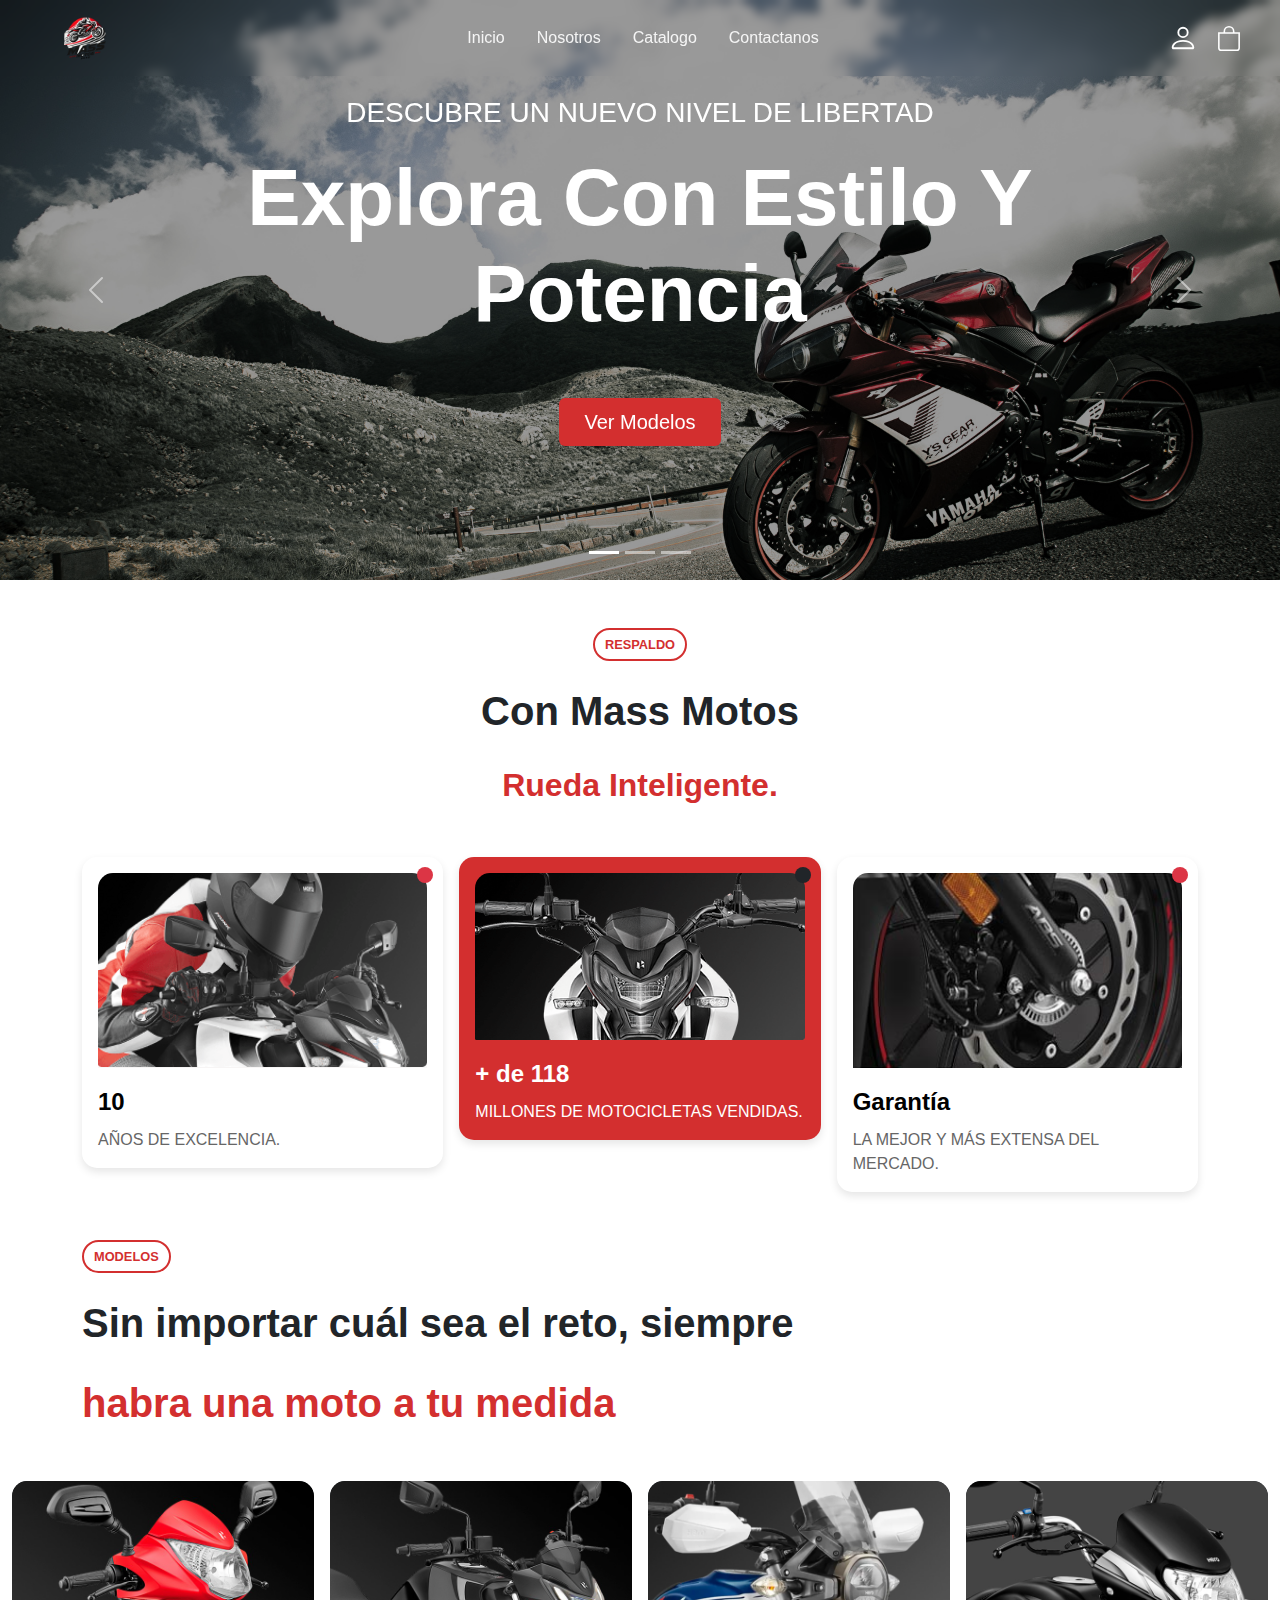
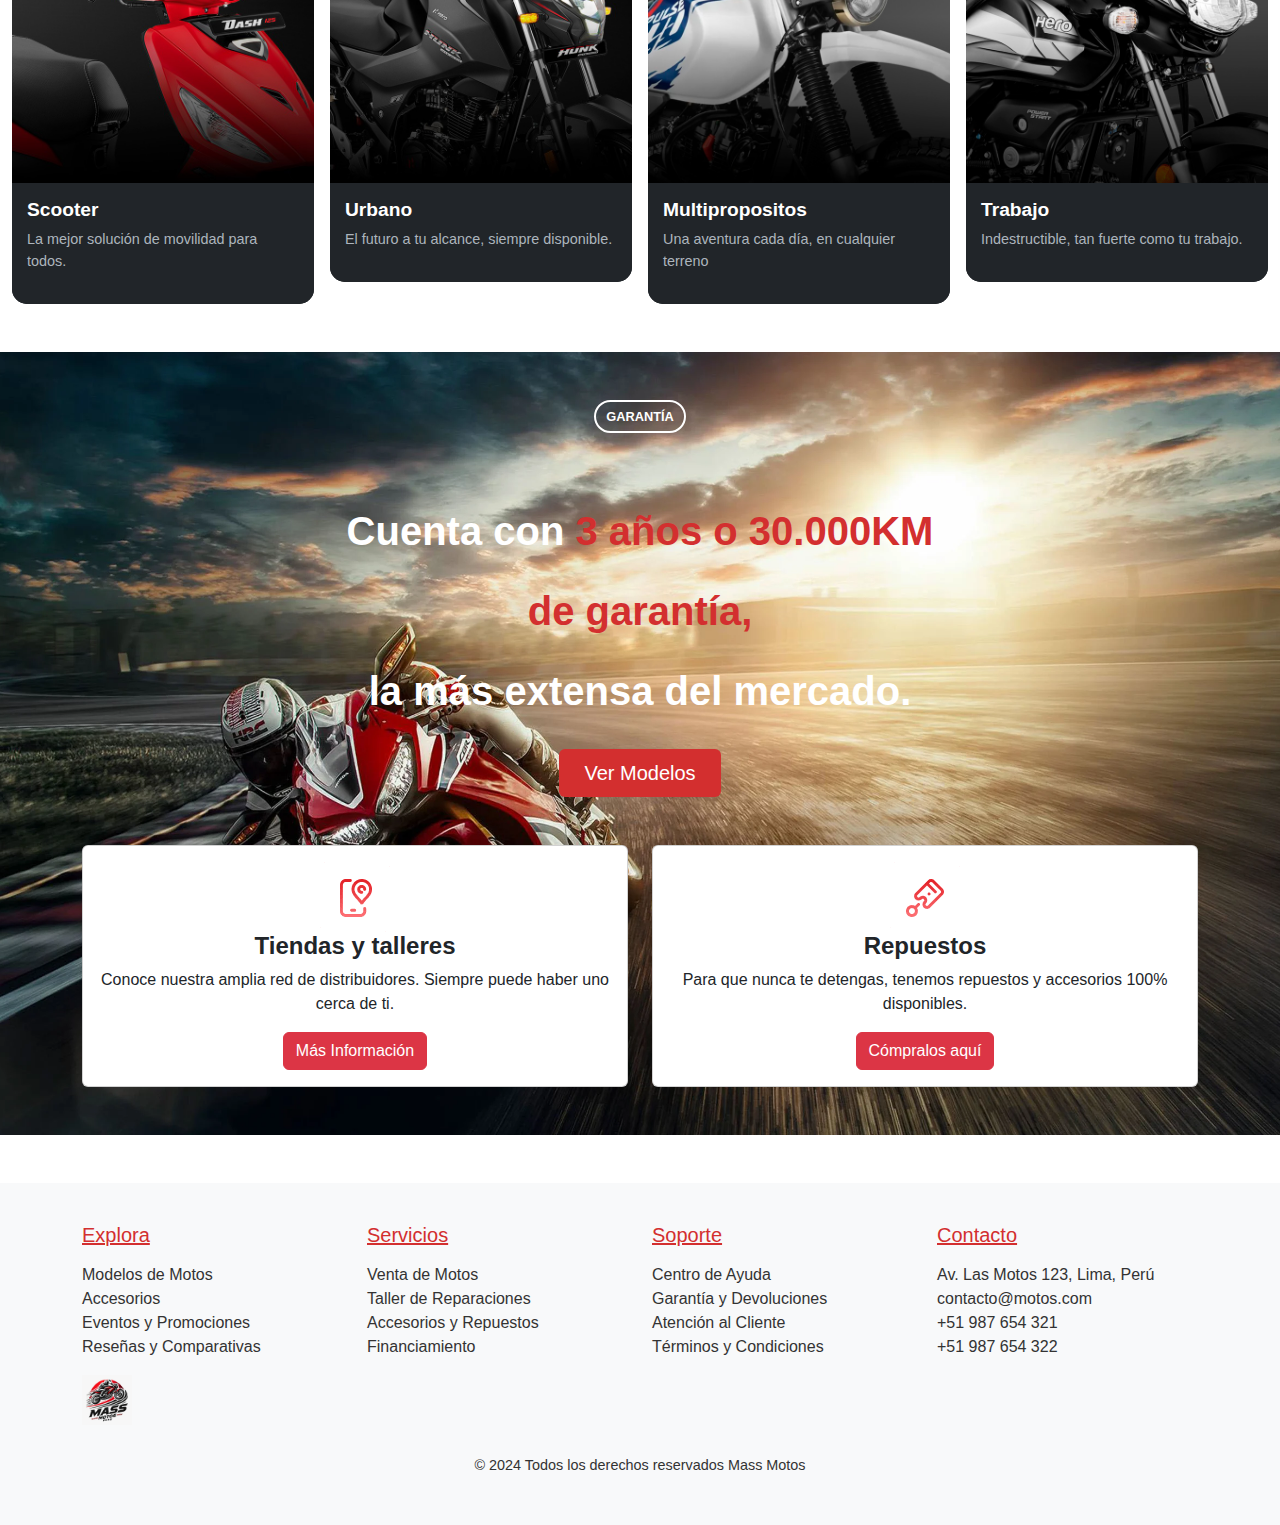
==== index.html @ eecdfefd "Add files via upload" ====
<!DOCTYPE html>
<html lang="es">

<head>
    <meta charset="UTF-8">
    <meta name="viewport" content="width=device-width, initial-scale=1.0">
    <title>Mass Motos Peru</title>
    <link rel="icon" href="/imgs/logo.webp">
    <link href="https://cdn.jsdelivr.net/npm/bootstrap@5.3.3/dist/css/bootstrap.min.css" rel="stylesheet"
        integrity="sha384-QWTKZyjpPEjISv5WaRU9OFeRpok6YctnYmDr5pNlyT2bRjXh0JMhjY6hW+ALEwIH" crossorigin="anonymous">
    <script src="https://cdn.jsdelivr.net/npm/bootstrap@5.3.3/dist/js/bootstrap.bundle.min.js"
        integrity="sha384-YvpcrYf0tY3lHB60NNkmXc5s9fDVZLESaAA55NDzOxhy9GkcIdslK1eN7N6jIeHz"
        crossorigin="anonymous"></script>

    <!-- Css Style -->
    <link rel="stylesheet" href="/css/style.css">
</head>

<body>

    <header>
        <!-- Navbar -->
        <nav class="navbar navbar-expand-lg navbar-dark bg-dark">
            <div class="container-fluid justify-content-between">

                <!-- Logo -->
                <a class="navbar-brand mx-5" href="/index.html" id="logo">
                    <img src="/imgs/eHS-1ebx4o_2J-JNS61v8-transformed.png" alt="" width="50" height="50">
                </a>

                <!-- Toggle Button  -->

                <button class="navbar-toggler shadow-none border-0" type="button" data-bs-toggle="offcanvas"
                    data-bs-target="#offcanvasNavbar" aria-controls="offcanvasNavbar" aria-label="Toggle navigation">
                    <span class="navbar-toggler-icon"></span>
                </button>

                <!-- Sidebar -->
                <div class="sidebar offcanvas offcanvas-start" tabindex="-1" id="offcanvasNavbar"
                    aria-labelledby="offcanvasNavbarLabel">

                    <!-- Sidebar header -->
                    <div class="offcanvas-header text-white border-bottom">
                        <h5 class="offcanvas-title" id="offcanvasNavbarLabel">Menú</h5>
                        <button type="button" class="btn-close btn-close-white shadow-none" data-bs-dismiss="offcanvas"
                            aria-label="Close"></button>
                    </div>

                    <!-- Sidebar body -->
                    <div class="offcanvas-body">
                        <ul class="navbar-nav justify-content-center flex-grow-1 pe-3">

                            <li class="nav-item mx-2">
                                <a class="nav-link" aria-current="page" href="/index.html">Inicio</a>
                            </li>

                            <li class="nav-item mx-2">
                                <a class="nav-link" href="/templates/nosotros.html">Nosotros</a>
                            </li>

                            <li class="nav-item mx-2">
                                <a class="nav-link" href="/templates/catalogo.html">Catalogo</a>
                            </li>

                            <li class="nav-item mx-2">
                                <a class="nav-link" href="/templates/contacto.html">Contactanos</a>
                            </li>
                        </ul>
                        <!-- Login / Sign up  & Cart-->
                        <div class="d-flex justify-content-center align-items-center gap-3 mx-4">
                            <svg xmlns="http://www.w3.org/2000/svg" width="30" height="30" fill="white"
                                class="bi bi-person" id="iconos-perfil-bolsa" viewBox="0 0 16 16">
                                <path
                                    d="M8 8a3 3 0 1 0 0-6 3 3 0 0 0 0 6m2-3a2 2 0 1 1-4 0 2 2 0 0 1 4 0m4 8c0 1-1 1-1 1H3s-1 0-1-1 1-4 6-4 6 3 6 4m-1-.004c-.001-.246-.154-.986-.832-1.664C11.516 10.68 10.289 10 8 10s-3.516.68-4.168 1.332c-.678.678-.83 1.418-.832 1.664z" />
                            </svg>
                            <svg xmlns="http://www.w3.org/2000/svg" width="30" height="25" fill="white"
                                class="bi bi-bag" id="iconos-perfil-bolsa" viewBox="0 0 16 16">
                                <path
                                    d="M8 1a2.5 2.5 0 0 1 2.5 2.5V4h-5v-.5A2.5 2.5 0 0 1 8 1m3.5 3v-.5a3.5 3.5 0 1 0-7 0V4H1v10a2 2 0 0 0 2 2h10a2 2 0 0 0 2-2V4zM2 5h12v9a1 1 0 0 1-1 1H3a1 1 0 0 1-1-1z" />
                            </svg>
                        </div>
                    </div>
                </div>
            </div>
        </nav>

    </header>

    <!-- Carrusel -->
    <div id="hero-carousel" class="carousel slide" data-bs-ride="carousel">
        <div class="carousel-indicators">
            <button type="button" data-bs-target="#hero-carousel" data-bs-slide-to="0" class="active"
                aria-current="true" aria-label="Slide 1"></button>
            <button type="button" data-bs-target="#hero-carousel" data-bs-slide-to="1" aria-label="Slide 2"></button>
            <button type="button" data-bs-target="#hero-carousel" data-bs-slide-to="2" aria-label="Slide 3"></button>
        </div>

        <div class="carousel-inner">
            <div class="carousel-item active c-item">
                <img src="/imgs/img1.jpg" class="d-block w-100 c-img" alt="Slide 1">
                <div class="carousel-caption top-0 mt-4">
                    <p class="mt-5 fs-3 text-uppercase">Descubre un Nuevo Nivel de Libertad</p>
                    <h1 class="display-1 fw-bolder text-capitalize">Explora con Estilo y Potencia</h1>
                    <button class="btn px-4 py-2 fs-5 mt-5" style="background-color: #d32f2f; color: white"
                        id="btn-carousel">Ver Modelos</button>
                </div>
            </div>
            <div class="carousel-item c-item">
                <img src="/imgs/img2.jpg" class="d-block w-100 c-img" alt="Slide 2">
                <div class="carousel-caption top-0 mt-4">
                    <p class="text-uppercase fs-3 mt-5">Diseño y Tecnología a tu Alcance</p>
                    <p class="display-1 fw-bolder text-capitalize">Conduce la Moto de tus Sueños</p>
                    <button class="btn px-4 py-2 fs-5 mt-5" data-bs-toggle="modal" data-bs-target="#booking-modal"
                        style="background-color: #d32f2f; color: white" id="btn-carousel">Conoce
                        Más</button>
                </div>
            </div>
            <div class="carousel-item c-item">
                <img src="/imgs/img3.jpg" class="d-block w-100 c-img" alt="Slide 3">
                <div class="carousel-caption top-0 mt-4">
                    <p class="text-uppercase fs-3 mt-5">Seguridad y Confort en Cada Kilómetro</p>
                    <p class="display-1 fw-bolder text-capitalize">Viaja con Confianza</p>
                    <button class="btn  px-4 py-2 fs-5 mt-5" data-bs-toggle="modal" data-bs-target="#booking-modal"
                        style="background-color: #d32f2f; color: white" id="btn-carousel">Explorar Opciones </button>
                </div>
            </div>
        </div>
        <button class="carousel-control-prev" type="button" data-bs-target="#hero-carousel" data-bs-slide="prev">
            <span class="carousel-control-prev-icon" aria-hidden="true"></span>
            <span class="visually-hidden">Previous</span>
        </button>
        <button class="carousel-control-next" type="button" data-bs-target="#hero-carousel" data-bs-slide="next">
            <span class="carousel-control-next-icon" aria-hidden="true"></span>
            <span class="visually-hidden">Next</span>
        </button>
    </div>

    <!-- Cards -->
    <div class="container text-center my-5">
        <!-- Badge -->
        <div class="badge-outline">Respaldo</div>

        <!-- Main Heading -->
        <div class="main-heading">Con Mass Motos</div>

        <!-- Sub Heading -->
        <div class="sub-heading highlight-text">Rueda Inteligente.</div>
    </div>
    <div class="container my-5">
        <div class="row g-3">
            <!-- Card 1 -->
            <div class="col-md-4">
                <div class="card card-custom card-white">
                    <div class="card-body position-relative">
                        <i class="bi bi-award card-icon bg-danger p-2 rounded-circle">
                        </i>
                        <img src="/imgs/card1.png" class="img-fluid mb-3" alt="Imagen 1">
                        <div class="card-title">10</div>
                        <div class="card-subtitle">Años de excelencia.</div>
                    </div>
                </div>
            </div>

            <!-- Card 2 -->
            <div class="col-md-4">
                <div class="card card-custom card-red">
                    <div class="card-body position-relative">
                        <i class="bi bi-motorcycle card-icon bg-dark p-2 rounded-circle"></i>
                        <img src="/imgs/card2.png" class="img-fluid mb-3" alt="Imagen 2">
                        <div class="card-title">+ de 118</div>
                        <div class="card-subtitle" style="color: white !important;">Millones de motocicletas vendidas.
                        </div>
                    </div>
                </div>
            </div>

            <!-- Card 3 -->
            <div class="col-md-4">
                <div class="card card-custom card-white">
                    <div class="card-body position-relative">
                        <i class="bi bi-globe card-icon bg-danger p-2 rounded-circle"></i>
                        <img src="/imgs/card3.jpg" class="img-fluid mb-3" alt="Imagen 3">
                        <div class="card-title">Garantía</div>
                        <div class="card-subtitle">La mejor y más extensa del mercado.</div>
                    </div>
                </div>
            </div>
        </div>
    </div>

    <!-- Modelos -->
    <div class="container text-start my-5">
        <!-- Badge -->
        <div class="badge-outline">Modelos</div>

        <!-- Main Heading -->
        <div class="main-heading">Sin importar cuál sea el reto, siempre</div>

        <!-- Sub Heading -->
        <div class="main-heading highlight-text">habra una moto a tu medida</div>
    </div>

    <div class="container-fluid my-5">
        <div class="row g-3">
            <!-- Moto Card 1 -->
            <div class="col-6 col-md-3">
                <div class="moto-card">
                    <img src="/imgs/scooter.jpg" class="moto-card-img-top" alt="Modelo 1">
                    <div class="moto-card-body">
                        <h5 class="moto-card-title">Scooter</h5>
                        <p class="moto-card-text">La mejor solución de movilidad para todos.</p>
                    </div>
                </div>
            </div>

            <!-- Moto Card 2 -->
            <div class="col-6 col-md-3">
                <div class="moto-card">
                    <img src="/imgs/urbano.jpg" class="moto-card-img-top" alt="Modelo 2">
                    <div class="moto-card-body">
                        <h5 class="moto-card-title">Urbano</h5>
                        <p class="moto-card-text">El futuro a tu alcance, siempre disponible.</p>
                    </div>
                </div>
            </div>

            <!-- Moto Card 3 -->
            <div class="col-6 col-md-3">
                <div class="moto-card">
                    <img src="/imgs/multiproposito.jpg" class="moto-card-img-top" alt="Modelo 3">
                    <div class="moto-card-body">
                        <h5 class="moto-card-title">Multipropositos</h5>
                        <p class="moto-card-text">Una aventura cada día, en cualquier terreno</p>
                    </div>
                </div>
            </div>

            <!-- Moto Card 4 -->
            <div class="col-6 col-md-3">
                <div class="moto-card">
                    <img src="/imgs/trabajo.jpg" class="moto-card-img-top" alt="Modelo 4">
                    <div class="moto-card-body">
                        <h5 class="moto-card-title">Trabajo</h5>
                        <p class="moto-card-text">Indestructible, tan fuerte como tu trabajo.</p>
                    </div>
                </div>
            </div>
        </div>
    </div>

    <div class="container-fluid text-center" id="section">
        <!-- Badge -->
        <div class="badge-outline my-5"
            style="border: 2px solid rgb(255, 255, 255) !important; color: rgb(255, 255, 255) !important;">
            Garantía
        </div>
        <!-- Main Heading -->
        <div class="main-heading" style="color: white !important;">Cuenta con <span class="highlight-text">3 años o
                30.000KM</span></div>
        <span class=" main-heading highlight-text">de garantía, </span>
        <div class="main-heading" style="color: white !important;">
            la más extensa del mercado.</div>

        <button class="btn px-4 py-2 fs-5  mt-2 mb-5" style="background-color: #d32f2f; color: white">Ver
            Modelos</button>
        <div class="container mb-5">
            <div class="row">
                <!-- Card Tiendas y talleres -->
                <div class="col-md-6 mb-5">
                    <div class="card h-100">
                        <div class="card-body">
                            <div class="icon">
                                <img src="/imgs/tiendas-icon.png" alt="Tiendas Icono">
                            </div>
                            <h5 class="card-title">Tiendas y talleres</h5>
                            <p class="card-text">
                                Conoce nuestra amplia red de distribuidores. Siempre puede haber uno cerca de ti.
                            </p>
                            <button class="btn btn-danger" data-bs-toggle="modal"
                                data-bs-target="#modalTiendasTalleres">Más Información</button>
                        </div>
                    </div>
                </div>

                <!-- Card Repuestos -->
                <div class="col-md-6 mb-5">
                    <div class="card h-100">
                        <div class="card-body">
                            <div class="icon">
                                <img src="/imgs/repuestos-icon.png" alt="Repuestos Icono">
                            </div>
                            <h5 class="card-title">Repuestos</h5>
                            <p class="card-text">
                                Para que nunca te detengas, tenemos repuestos y accesorios 100% disponibles.
                            </p>
                            <button class="btn btn-danger" data-bs-toggle="modal"
                                data-bs-target="#modalRepuestos">Cómpralos aquí</button>
                        </div>
                    </div>
                </div>
            </div>
        </div>

        <!-- Modal Tiendas y Talleres -->
        <div class="modal fade" id="modalTiendasTalleres" tabindex="-1" aria-labelledby="modalTiendasTalleresLabel"
            aria-hidden="true">
            <div class="modal-dialog">
                <div class="modal-content">
                    <div class="modal-header">
                        <h5 class="modal-title" id="modalTiendasTalleresLabel">Tiendas y Talleres</h5>
                        <button type="button" class="btn-close" data-bs-dismiss="modal" aria-label="Close"></button>
                    </div>
                    <div class="modal-body">
                        <p>Conoce nuestra amplia red de distribuidores. Siempre puede haber uno cerca de ti. Contamos
                            con más de 50 puntos de venta a nivel nacional, ofreciendo siempre el mejor servicio y
                            atención personalizada.</p>
                        <p>¡Visítanos en nuestras sucursales y descubre todas las opciones que tenemos para ti!</p>
                    </div>
                    <div class="modal-footer">
                        <button type="button" class="btn btn-secondary" data-bs-dismiss="modal">Cerrar</button>
                    </div>
                </div>
            </div>
        </div>

        <!-- Modal Repuestos -->
        <div class="modal fade" id="modalRepuestos" tabindex="-1" aria-labelledby="modalRepuestosLabel"
            aria-hidden="true">
            <div class="modal-dialog">
                <div class="modal-content">
                    <div class="modal-header">
                        <h5 class="modal-title" id="modalRepuestosLabel">Repuestos</h5>
                        <button type="button" class="btn-close" data-bs-dismiss="modal" aria-label="Close"></button>
                    </div>
                    <div class="modal-body">
                        <p>Para que nunca te detengas, tenemos repuestos y accesorios 100% disponibles. Desde piezas de
                            motor hasta accesorios de personalización, todo lo que necesitas está aquí.</p>
                        <p>Garantizamos la disponibilidad de nuestros productos con la mejor calidad y respaldo.</p>
                    </div>
                    <div class="modal-footer">
                        <button type="button" class="btn btn-secondary" data-bs-dismiss="modal">Cerrar</button>
                    </div>
                </div>
            </div>
        </div>

    </div>


    <footer class="footer">
        <div class="container">
            <div class="row">

                <!-- Explora -->
                <div class="col-md-3">
                    <h5>Explora</h5>
                    <ul class="list-unstyled">
                        <li><a href="#">Modelos de Motos</a></li>
                        <li><a href="#">Accesorios</a></li>
                        <li><a href="#">Eventos y Promociones</a></li>
                        <li><a href="#">Reseñas y Comparativas</a></li>
                    </ul>
                </div>
                <!-- Servicios -->
                <div class="col-md-3">
                    <h5>Servicios</h5>
                    <ul class="list-unstyled">
                        <li><a href="#">Venta de Motos</a></li>
                        <li><a href="#">Taller de Reparaciones</a></li>
                        <li><a href="#">Accesorios y Repuestos</a></li>
                        <li><a href="#">Financiamiento</a></li>
                    </ul>
                </div>
                <!-- Soporte -->
                <div class="col-md-3">
                    <h5>Soporte</h5>
                    <ul class="list-unstyled">
                        <li><a href="#">Centro de Ayuda</a></li>
                        <li><a href="#">Garantía y Devoluciones</a></li>
                        <li><a href="#">Atención al Cliente</a></li>
                        <li><a href="#">Términos y Condiciones</a></li>
                    </ul>
                </div>
                <!-- Contacto -->
                <div class="col-md-3">
                    <h5>Contacto</h5>
                    <ul class="list-unstyled">
                        <li><a href="#"><i class="bi bi-geo-alt"></i> Av. Las Motos 123, Lima, Perú</a></li>
                        <li><a href="mailto:contacto@motos.com"><i class="bi bi-envelope"></i> contacto@motos.com</a>
                        </li>
                        <li><a href="tel:+51987654321"><i class="bi bi-phone"></i> +51 987 654 321</a></li>
                        <li><a href="tel:+51987654322"><i class="bi bi-phone"></i> +51 987 654 322</a></li>
                    </ul>
                </div>
            </div>

            <div class="col-md-1" id="logo-footer">
                <img src="/imgs/logo.webp" alt="logo" width="50" height="50">
            </div>

            <div class="row text-center copyright">
                <div class="col-12">
                    <p>&copy; 2024 Todos los derechos reservados <a href="#">Mass Motos</a></p>
                </div>
            </div>
        </div>
    </footer>

</body>

</html>
---- css/style.css ----
* {
    margin: 0;
    padding: 0;
    box-sizing: border-box;
    font-family: 'Trebuchet MS', 'Lucida Sans Unicode', 'Lucida Grande', 'Lucida Sans', Arial, sans-serif;
    scroll-behavior: smooth;
}

/* Navbar */
.navbar {
    position: absolute;
    top: 0;
    left: 0;
    width: 100%;
    backdrop-filter: blur(5px);
    z-index: 10;
    background: transparent !important;
}

.nav-link {
    color: #ffffffe7;
}

.nav-link:hover {
    cursor: pointer;
}

#iconos-perfil-bolsa:hover {
    cursor: pointer;
}

/* Carrusel */
.c-item {
    height: 580px;
    position: relative;
    z-index: 1;
}

.c-img {
    height: 100%;
    object-fit: cover;
    filter: brightness(0.6);
}

#btn-carousel {
    background-color: #d32f2f;
    color: white;
    transition: background-color 0.3s ease, transform 0.3s ease;
}

#btn-carousel:hover {
    background-color: #932626 !important;
    transform: scale(1.05);
    color: white;
}



/* cards del inicio*/

.highlight-text {
    font-weight: bold;
    color: #d32f2f;
}

.badge-outline {
    display: inline-block;
    padding: 5px 10px;
    border: 2px solid #d32f2f;
    border-radius: 20px;
    color: #d32f2f;
    font-size: 0.8rem;
    text-transform: uppercase;
    font-weight: bold;
}

.main-heading {
    font-size: 2.5rem;
    font-weight: bold;
    margin: 20px 0;
}

.sub-heading {
    font-size: 2rem;
    margin-bottom: 20px;
}

.card-custom {
    border: none;
    border-radius: 15px;
    box-shadow: 0 4px 8px rgba(0, 0, 0, 0.1);
    overflow: hidden;
}

.card-custom img {
    width: 100%;
    height: auto;
    border-top-left-radius: 15px;
    border-top-right-radius: 15px;
    object-fit: cover;
}

.card-icon {
    position: absolute;
    top: 10px;
    right: 10px;
    font-size: 1.5rem;
    color: #fff;
}

.card-red {
    background-color: #d32f2f;
    color: #fff;
    transition: 0.3s;
}

.card-white {
    background-color: #fff;
    color: #000;
    transition: 0.3s;
}

.card-white:hover,
.card-red:hover {
    transform: translateY(-10px);
    box-shadow: 0 8px 16px rgba(0, 0, 0, 0.2);
}

.card-title {
    font-size: 1.5rem;
    font-weight: bold;
}

.card-subtitle {
    font-size: 1rem;
    text-transform: uppercase;
    margin-top: 5px;
    color: #666;
}

/* Cards de los modelos */

.moto-card {
    min-height: 350px;
    /* Altura mínima de la tarjeta */
    border-radius: 15px;
    overflow: hidden;
    background-color: #212529;
    color: white;
    transition: 0.3s;
}

.moto-card-img-top {
    width: 100%;
    height: 200px;
    /* Altura fija para las imágenes */
    object-fit: cover;
}

.moto-card-body {
    padding: 15px;
}

.moto-card:hover {
    transform: translateY(-10px);

    box-shadow: 0 8px 16px rgba(0, 0, 0, 0.2);
}

.moto-card img {
    width: 100%;
    height: 100%;
    object-fit: cover;
    border-top-left-radius: 15px;
    border-top-right-radius: 15px;
}

.moto-card-body {
    padding: 15px;
    background-color: #212529;
    color: white;
}

.moto-card-title {
    font-size: 1.2rem;
    font-weight: bold;
}

.moto-card-text {
    font-size: 0.9rem;
    color: #adb5bd;
}


/* Section */
#section {
    width: 100%;
    height: auto;
    background-image: url("/imgs/bgsection.webp");
    background-repeat: no-repeat;
    background-size: cover;
    background-position: center;
}

/* Modales del section */

.modal-header {
    background-color: #d32f2f;
    color: white;
}

.modal-title {
    font-weight: bold;
}

.modal-footer .btn-secondary {
    background-color: #6c757d;
}

.modal-footer .btn-secondary:hover {
    background-color: #5a6268;
}



/* Footer */

.footer {
    background-color: #f8f9fa;
    padding: 40px 0;
    color: #333;
}

.footer h5 {
    font-size: 1.25rem;
    margin-bottom: 1rem;
    color: #d32f2f;
    text-decoration: underline;
}


.footer a {
    color: #333;
    text-decoration: none;
}

.footer a:hover {
    text-decoration: underline;
}

.footer p {
    margin-bottom: 0.5rem;
}

.footer .social-icons a {
    color: #d32f2f;
    margin-right: 10px;
    font-size: 1.2rem;
}

.footer .social-icons a:hover {
    color: #b71c1c;
}

.footer .copyright {
    margin-top: 30px;
    font-size: 0.9rem;
}


/* Media Queries */
@media (max-width: 991px) {

    /* Sidebar */
    .sidebar {
        width: 75%;
        height: 100vh;
        background-color: rgba(255, 255, 255, 0.15);
        backdrop-filter: blur(10px);
        color: white;
        z-index: 1050;
        overflow-y: auto;
    }

    /* Alineación de los íconos */
    .d-flex.justify-content-center.align-items-center.gap-3.mx-4 {
        margin-top: 20px;
        flex-direction: column;
        align-items: flex-start;
        padding-left: 15px;
    }

    #logo {
        margin: 0 !important;
    }

    .footer .row>div {
        text-align: center;
        margin-bottom: 20px;
    }

    #logo-footer {
        text-align: center;
        margin-bottom: 20px;
    }
}

@media (max-width: 576px) {
    .footer .row>div {
        text-align: center;
        margin-bottom: 20px;
    }

    #logo-footer {
        text-align: center;
        margin-bottom: 20px;
    }
}
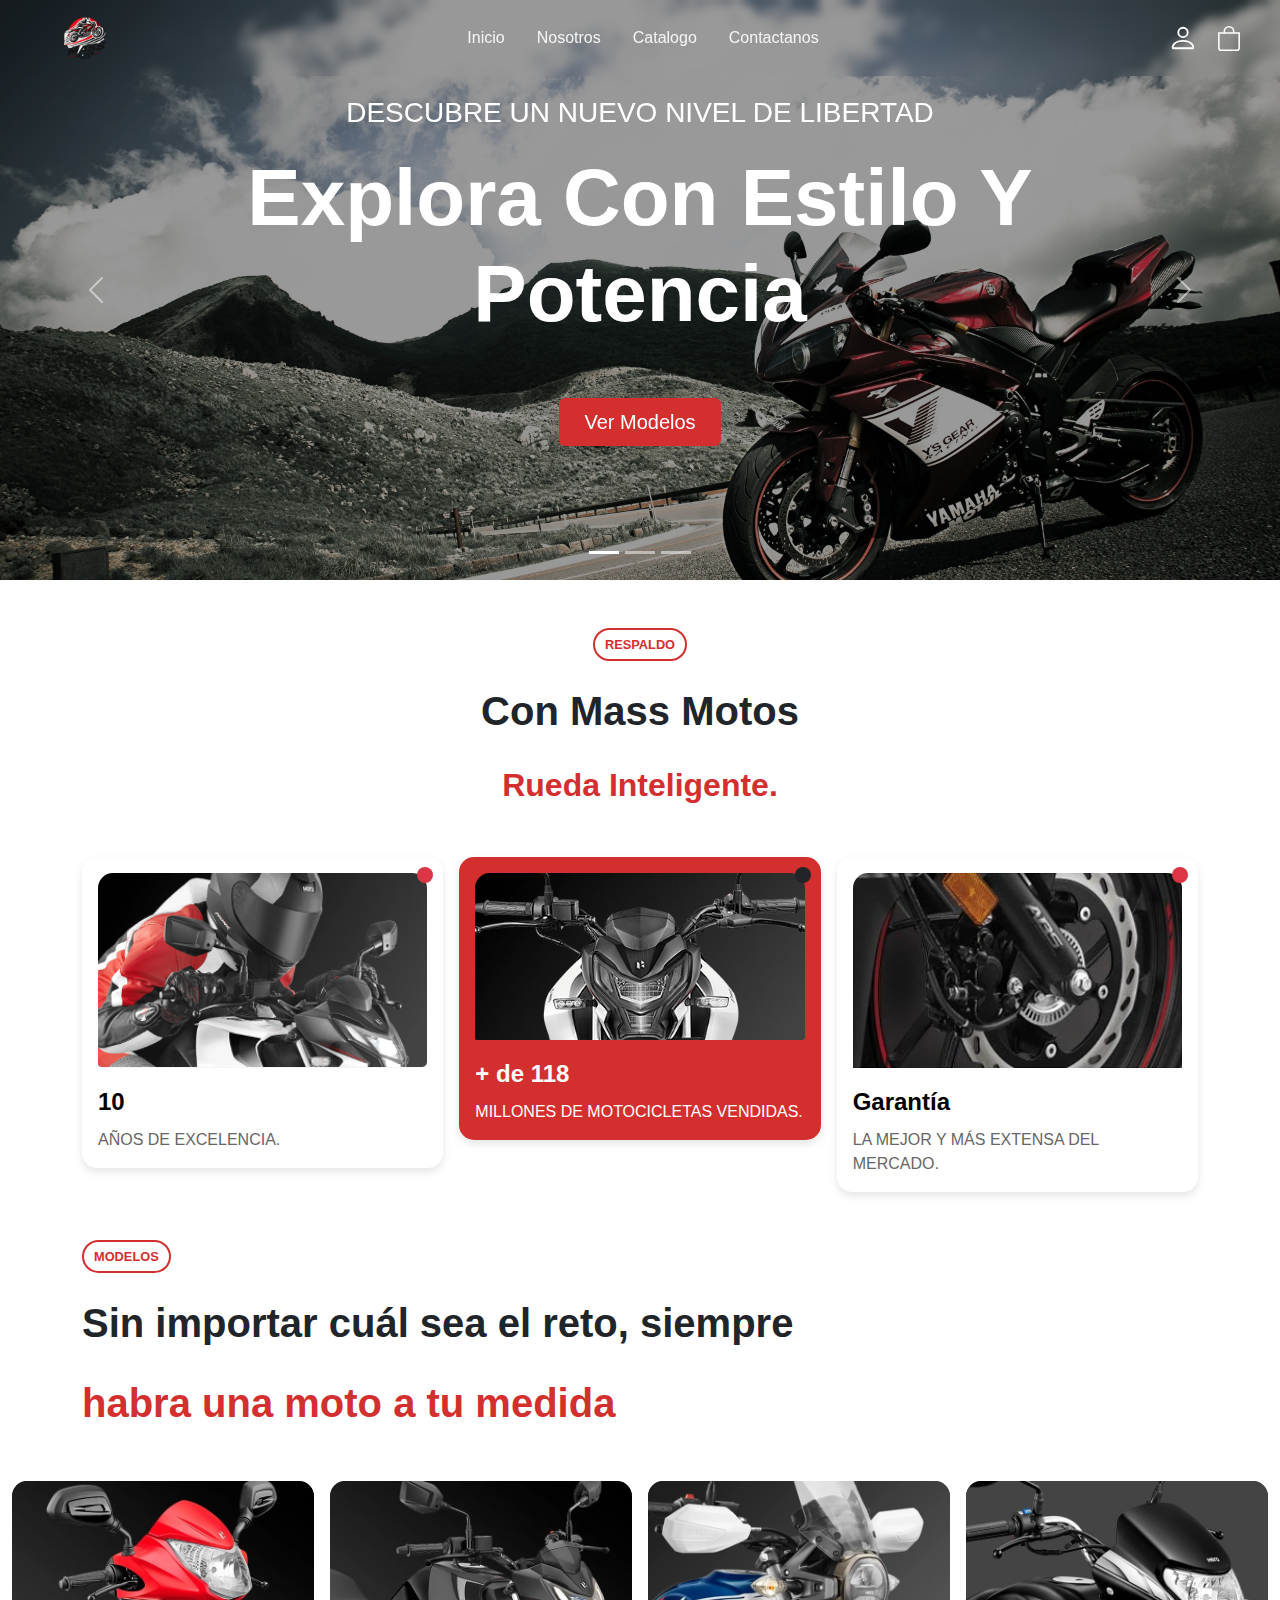
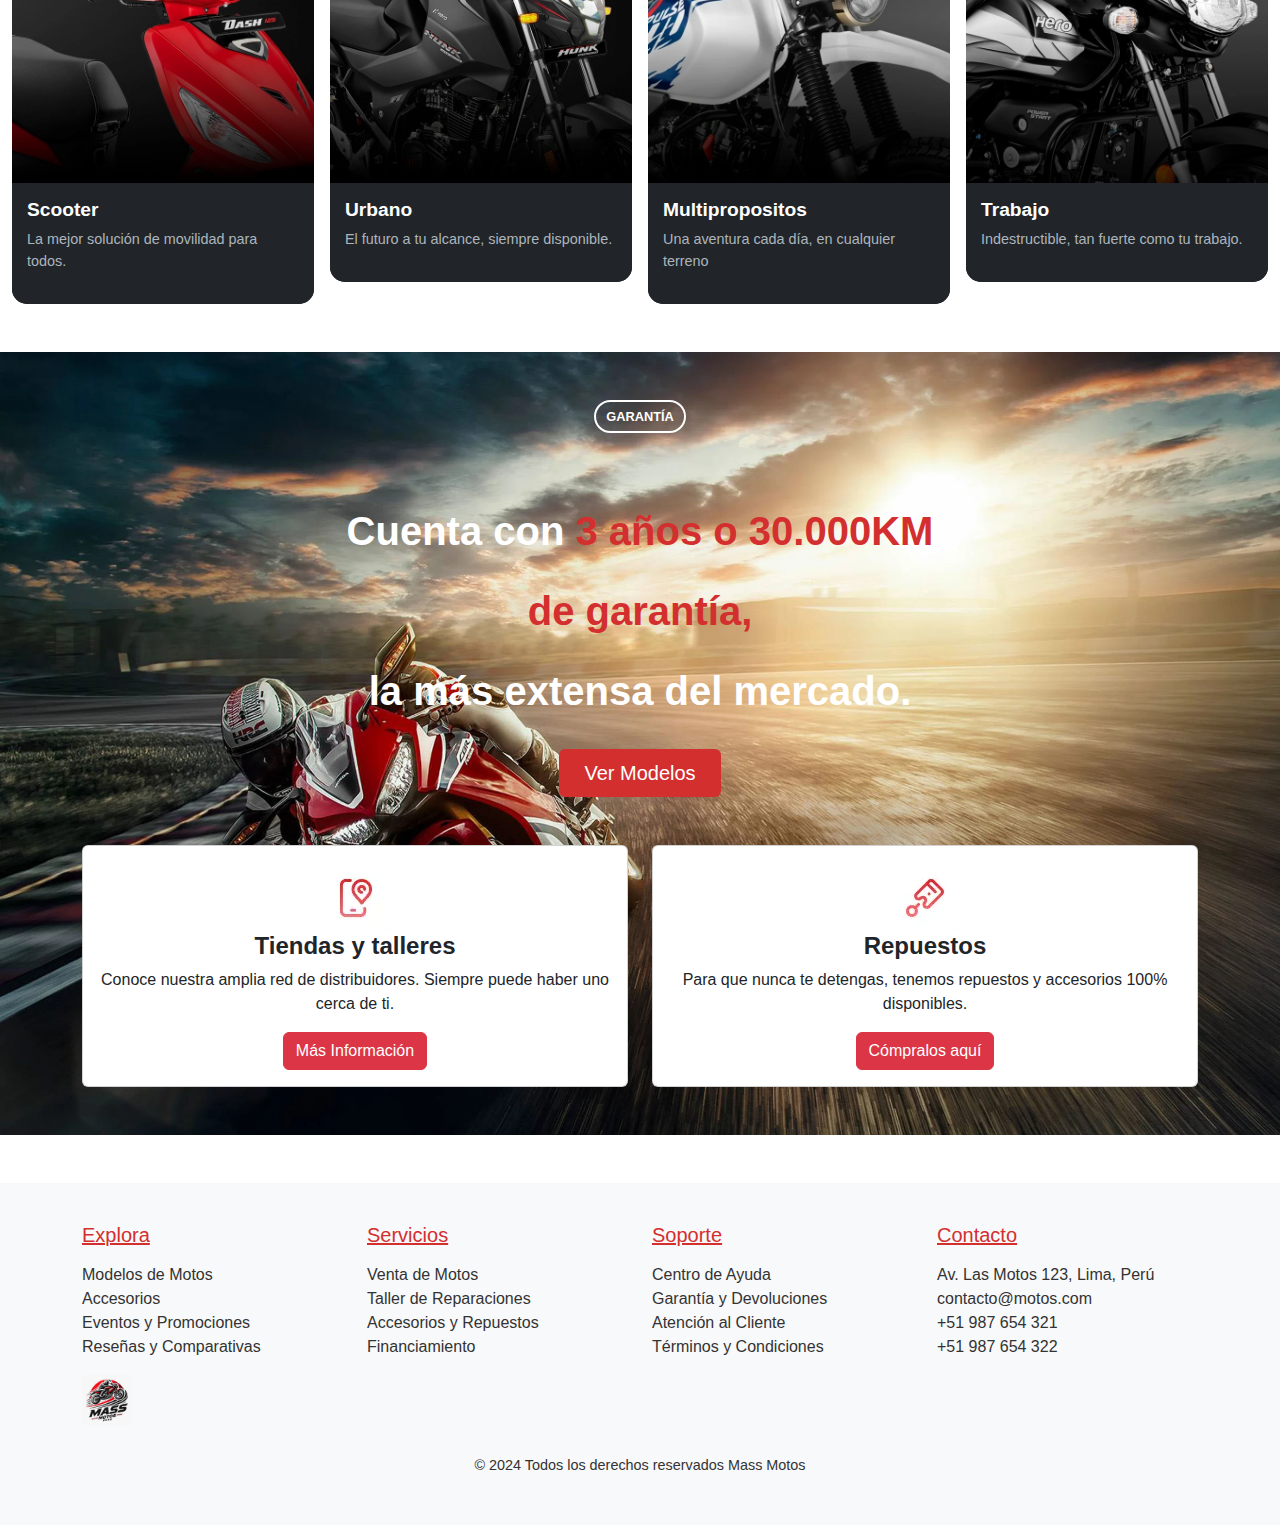
==== commit f6452bc5: "Add files via upload" ====
--- a/index.html
+++ b/index.html
@@ -25,7 +25,7 @@
 
                 <!-- Logo -->
                 <a class="navbar-brand mx-5" href="/index.html" id="logo">
-                    <img src="/imgs/eHS-1ebx4o_2J-JNS61v8-transformed.png" alt="" width="50" height="50">
+                    <img src="/imgs/eHS-1ebx4o_2J-JNS61v8-transformed.webp" alt="" width="50" height="50">
                 </a>
 
                 <!-- Toggle Button  -->
@@ -97,7 +97,7 @@
 
         <div class="carousel-inner">
             <div class="carousel-item active c-item">
-                <img src="/imgs/img1.jpg" class="d-block w-100 c-img" alt="Slide 1">
+                <img src="/imgs/img1.webp" class="d-block w-100 c-img" alt="Slide 1">
                 <div class="carousel-caption top-0 mt-4">
                     <p class="mt-5 fs-3 text-uppercase">Descubre un Nuevo Nivel de Libertad</p>
                     <h1 class="display-1 fw-bolder text-capitalize">Explora con Estilo y Potencia</h1>
@@ -106,7 +106,7 @@
                 </div>
             </div>
             <div class="carousel-item c-item">
-                <img src="/imgs/img2.jpg" class="d-block w-100 c-img" alt="Slide 2">
+                <img src="/imgs/img2.webp" class="d-block w-100 c-img" alt="Slide 2">
                 <div class="carousel-caption top-0 mt-4">
                     <p class="text-uppercase fs-3 mt-5">Diseño y Tecnología a tu Alcance</p>
                     <p class="display-1 fw-bolder text-capitalize">Conduce la Moto de tus Sueños</p>
@@ -116,7 +116,7 @@
                 </div>
             </div>
             <div class="carousel-item c-item">
-                <img src="/imgs/img3.jpg" class="d-block w-100 c-img" alt="Slide 3">
+                <img src="/imgs/img3.webp" class="d-block w-100 c-img" alt="Slide 3">
                 <div class="carousel-caption top-0 mt-4">
                     <p class="text-uppercase fs-3 mt-5">Seguridad y Confort en Cada Kilómetro</p>
                     <p class="display-1 fw-bolder text-capitalize">Viaja con Confianza</p>
@@ -154,7 +154,7 @@
                     <div class="card-body position-relative">
                         <i class="bi bi-award card-icon bg-danger p-2 rounded-circle">
                         </i>
-                        <img src="/imgs/card1.png" class="img-fluid mb-3" alt="Imagen 1">
+                        <img src="/imgs/card1.webp" class="img-fluid mb-3" alt="Imagen 1">
                         <div class="card-title">10</div>
                         <div class="card-subtitle">Años de excelencia.</div>
                     </div>
@@ -166,7 +166,7 @@
                 <div class="card card-custom card-red">
                     <div class="card-body position-relative">
                         <i class="bi bi-motorcycle card-icon bg-dark p-2 rounded-circle"></i>
-                        <img src="/imgs/card2.png" class="img-fluid mb-3" alt="Imagen 2">
+                        <img src="/imgs/card2.webp" class="img-fluid mb-3" alt="Imagen 2">
                         <div class="card-title">+ de 118</div>
                         <div class="card-subtitle" style="color: white !important;">Millones de motocicletas vendidas.
                         </div>
@@ -179,7 +179,7 @@
                 <div class="card card-custom card-white">
                     <div class="card-body position-relative">
                         <i class="bi bi-globe card-icon bg-danger p-2 rounded-circle"></i>
-                        <img src="/imgs/card3.jpg" class="img-fluid mb-3" alt="Imagen 3">
+                        <img src="/imgs/card3.webp" class="img-fluid mb-3" alt="Imagen 3">
                         <div class="card-title">Garantía</div>
                         <div class="card-subtitle">La mejor y más extensa del mercado.</div>
                     </div>
@@ -205,7 +205,7 @@
             <!-- Moto Card 1 -->
             <div class="col-6 col-md-3">
                 <div class="moto-card">
-                    <img src="/imgs/scooter.jpg" class="moto-card-img-top" alt="Modelo 1">
+                    <img src="/imgs/scooter.webp" class="moto-card-img-top" alt="Modelo 1">
                     <div class="moto-card-body">
                         <h5 class="moto-card-title">Scooter</h5>
                         <p class="moto-card-text">La mejor solución de movilidad para todos.</p>
@@ -216,7 +216,7 @@
             <!-- Moto Card 2 -->
             <div class="col-6 col-md-3">
                 <div class="moto-card">
-                    <img src="/imgs/urbano.jpg" class="moto-card-img-top" alt="Modelo 2">
+                    <img src="/imgs/urbano.webp" class="moto-card-img-top" alt="Modelo 2">
                     <div class="moto-card-body">
                         <h5 class="moto-card-title">Urbano</h5>
                         <p class="moto-card-text">El futuro a tu alcance, siempre disponible.</p>
@@ -227,7 +227,7 @@
             <!-- Moto Card 3 -->
             <div class="col-6 col-md-3">
                 <div class="moto-card">
-                    <img src="/imgs/multiproposito.jpg" class="moto-card-img-top" alt="Modelo 3">
+                    <img src="/imgs/multiproposito.webp" class="moto-card-img-top" alt="Modelo 3">
                     <div class="moto-card-body">
                         <h5 class="moto-card-title">Multipropositos</h5>
                         <p class="moto-card-text">Una aventura cada día, en cualquier terreno</p>
@@ -238,7 +238,7 @@
             <!-- Moto Card 4 -->
             <div class="col-6 col-md-3">
                 <div class="moto-card">
-                    <img src="/imgs/trabajo.jpg" class="moto-card-img-top" alt="Modelo 4">
+                    <img src="/imgs/trabajo.webp" class="moto-card-img-top" alt="Modelo 4">
                     <div class="moto-card-body">
                         <h5 class="moto-card-title">Trabajo</h5>
                         <p class="moto-card-text">Indestructible, tan fuerte como tu trabajo.</p>
@@ -270,7 +270,7 @@
                     <div class="card h-100">
                         <div class="card-body">
                             <div class="icon">
-                                <img src="/imgs/tiendas-icon.png" alt="Tiendas Icono">
+                                <img src="/imgs/tiendas-icon.webp" alt="Tiendas Icono">
                             </div>
                             <h5 class="card-title">Tiendas y talleres</h5>
                             <p class="card-text">
@@ -287,7 +287,7 @@
                     <div class="card h-100">
                         <div class="card-body">
                             <div class="icon">
-                                <img src="/imgs/repuestos-icon.png" alt="Repuestos Icono">
+                                <img src="/imgs/repuestos-icon.webp" alt="Repuestos Icono">
                             </div>
                             <h5 class="card-title">Repuestos</h5>
                             <p class="card-text">
